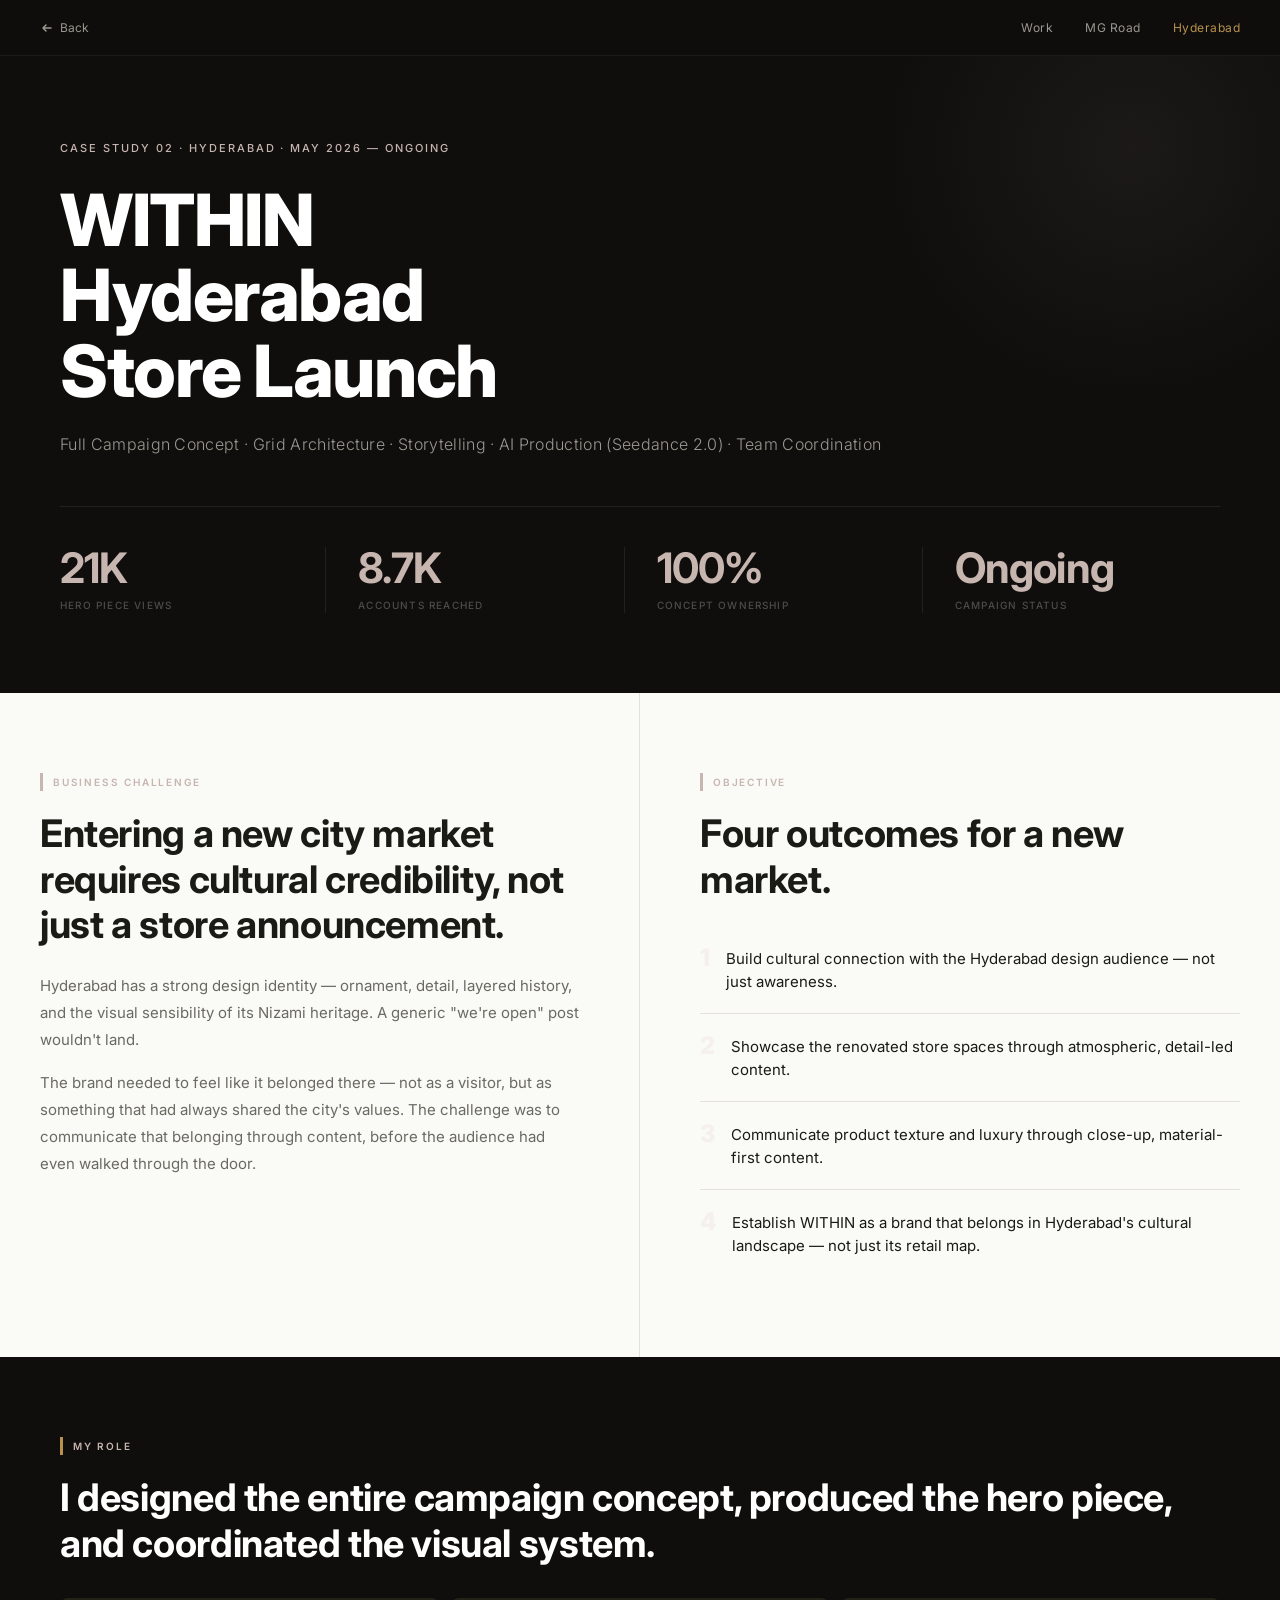
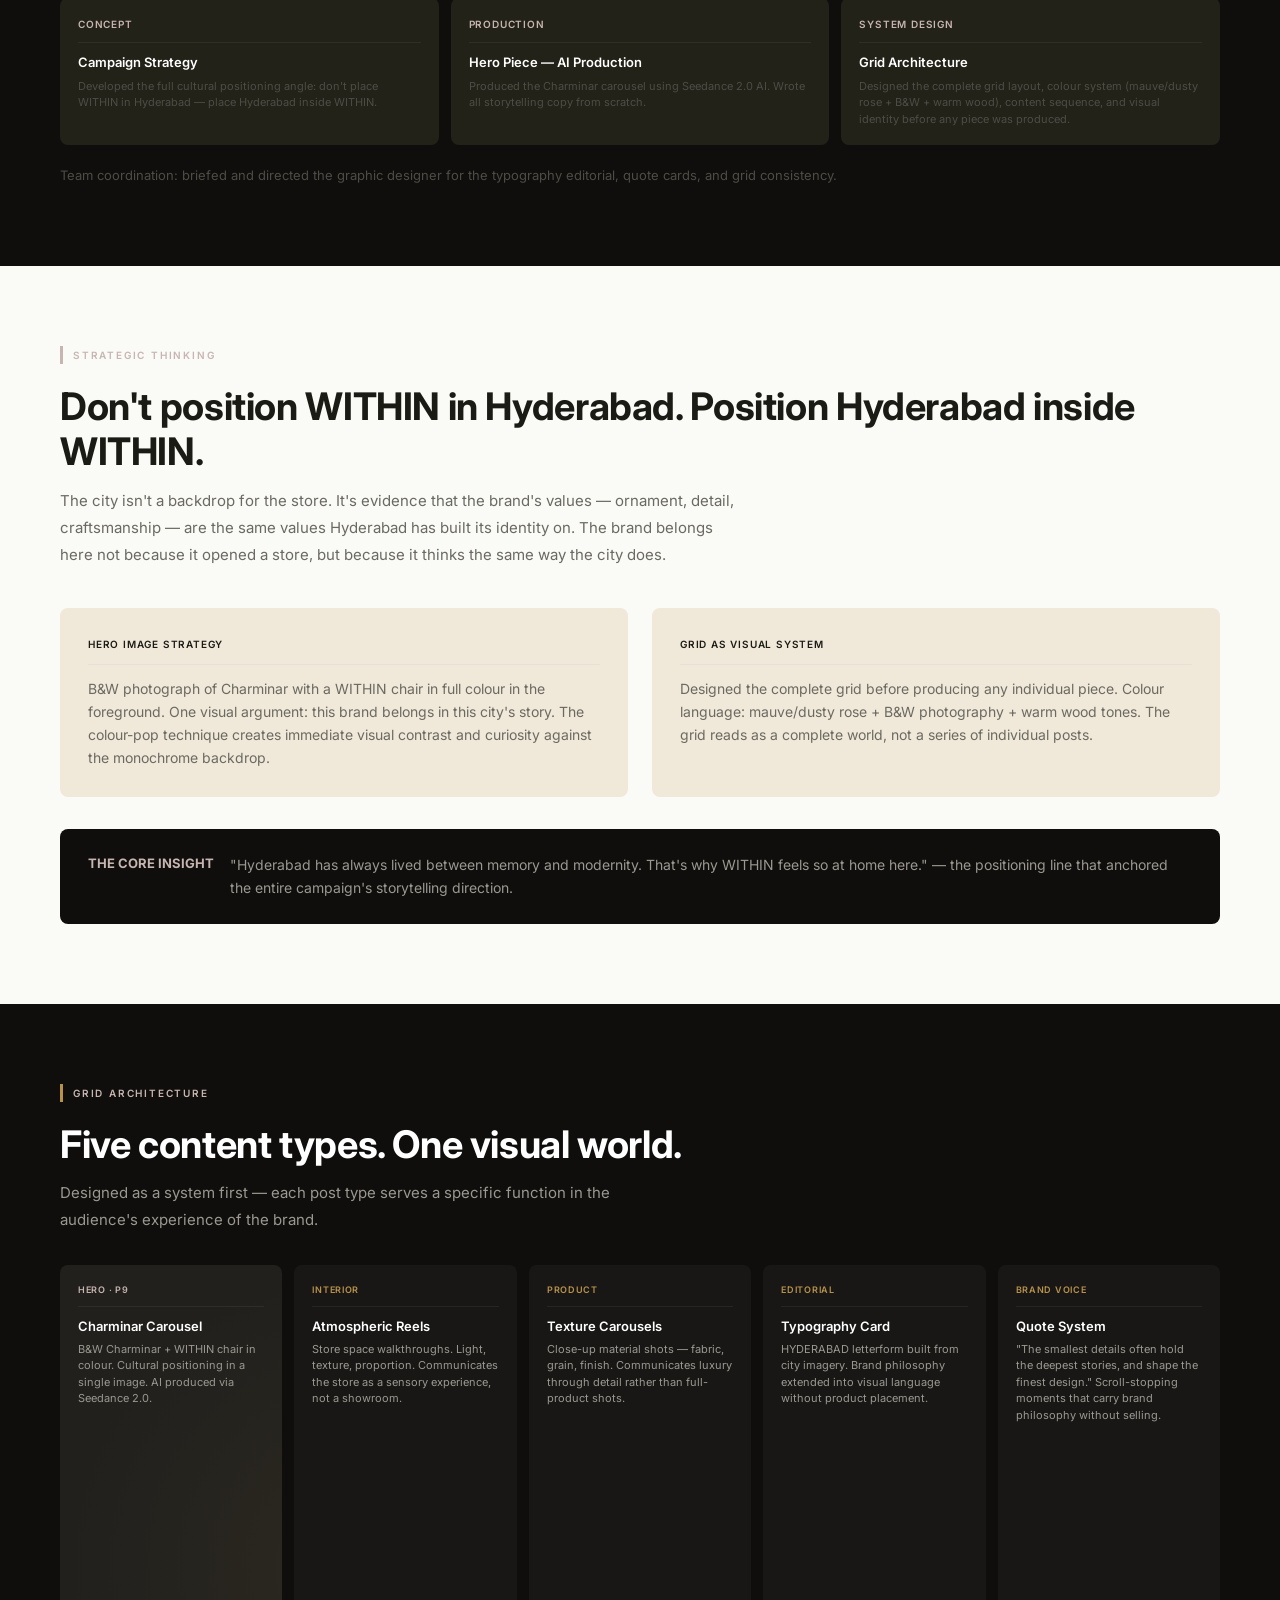
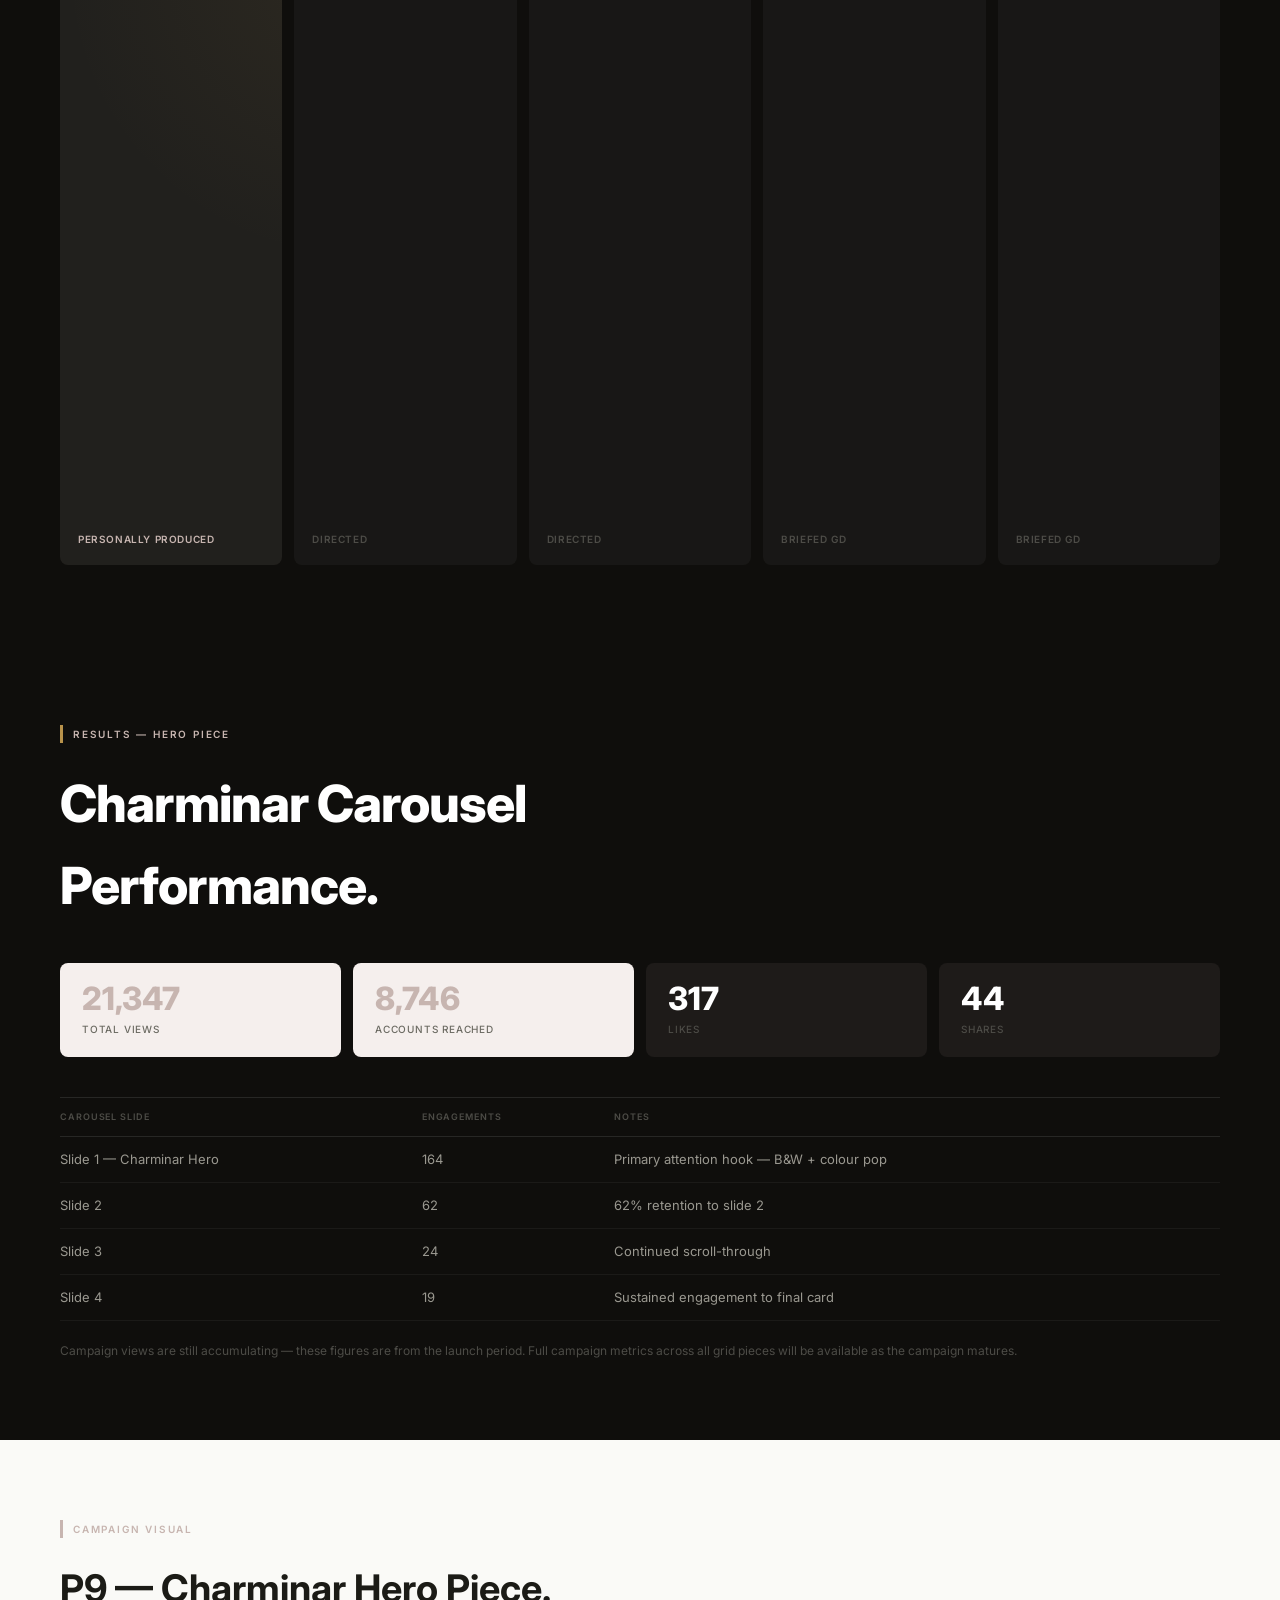
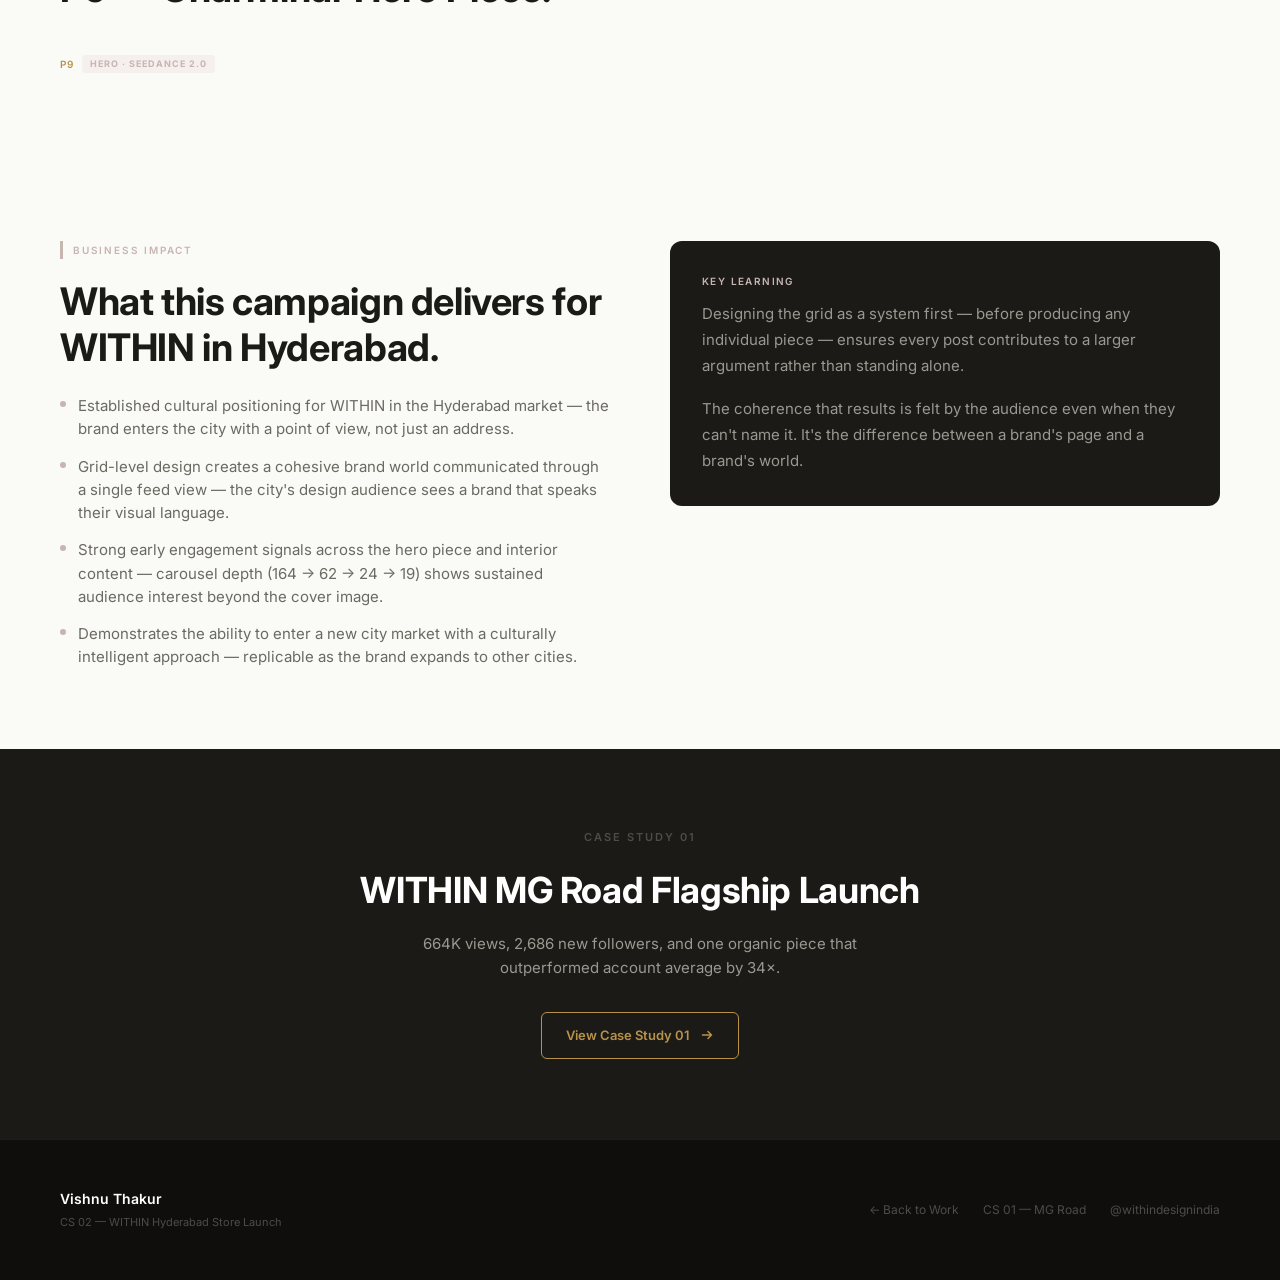
==== cs2_hyderabad.html @ e26eabec "Add files via upload" ====
<!DOCTYPE html>
<html lang="en">
<head>
  <meta charset="UTF-8">
  <meta name="viewport" content="width=device-width, initial-scale=1.0">
  <title>CS 02 — Hyderabad Store Launch · Vishnu Thakur</title>
  <link rel="stylesheet" href="style.css">
</head>
<body>

<!-- NAV -->
<nav>
  <a href="index.html" class="nav-back">
    <svg width="14" height="14" viewBox="0 0 14 14" fill="none"><path d="M11 7H3M3 7L6 4M3 7L6 10" stroke="#9A9890" stroke-width="1.5" stroke-linecap="round" stroke-linejoin="round"/></svg>
    Back
  </a>
  <div class="nav-links">
    <a href="index.html">Work</a>
    <a href="cs1_mgroad.html">MG Road</a>
    <a href="cs2_hyderabad.html" class="active">Hyderabad</a>
  </div>
</nav>

<!-- HERO -->
<section class="cs-hero rose-hero">
  <div class="cs-hero-inner">
    <p class="cs-hero-eyebrow rose">CASE STUDY 02 · HYDERABAD · MAY 2026 — ONGOING</p>
    <h1 class="cs-hero-title">WITHIN<br>Hyderabad<br>Store Launch</h1>
    <p class="cs-hero-roles">Full Campaign Concept · Grid Architecture · Storytelling · AI Production (Seedance 2.0) · Team Coordination</p>
    <div class="cs-hero-rule"></div>
    <div class="stats-row">
      <div class="stat-item">
        <div class="stat-big rose">21K</div>
        <div class="stat-small">HERO PIECE VIEWS</div>
      </div>
      <div class="stat-item">
        <div class="stat-big rose">8.7K</div>
        <div class="stat-small">ACCOUNTS REACHED</div>
      </div>
      <div class="stat-item">
        <div class="stat-big rose">100%</div>
        <div class="stat-small">CONCEPT OWNERSHIP</div>
      </div>
      <div class="stat-item">
        <div class="stat-big rose">Ongoing</div>
        <div class="stat-small">CAMPAIGN STATUS</div>
      </div>
    </div>
  </div>
</section>

<!-- CHALLENGE + OBJECTIVE -->
<div class="two-col" style="background:#FAFAF7; max-width:100%;">
  <div class="col-left">
    <div class="label rose-label">BUSINESS CHALLENGE</div>
    <h2 class="section-title">Entering a new city market requires cultural credibility, not just a store announcement.</h2>
    <p class="section-body">Hyderabad has a strong design identity — ornament, detail, layered history, and the visual sensibility of its Nizami heritage. A generic "we're open" post wouldn't land.</p>
    <p class="section-body" style="margin-top:16px;">The brand needed to feel like it belonged there — not as a visitor, but as something that had always shared the city's values. The challenge was to communicate that belonging through content, before the audience had even walked through the door.</p>
  </div>
  <div class="col-right">
    <div class="label rose-label">OBJECTIVE</div>
    <h2 class="section-title">Four outcomes for a new market.</h2>
    <div class="obj-list">
      <div class="obj-item">
        <div class="obj-num" style="color:#F5EFED;">1</div>
        <div class="obj-text">Build cultural connection with the Hyderabad design audience — not just awareness.</div>
      </div>
      <div class="obj-item">
        <div class="obj-num" style="color:#F5EFED;">2</div>
        <div class="obj-text">Showcase the renovated store spaces through atmospheric, detail-led content.</div>
      </div>
      <div class="obj-item">
        <div class="obj-num" style="color:#F5EFED;">3</div>
        <div class="obj-text">Communicate product texture and luxury through close-up, material-first content.</div>
      </div>
      <div class="obj-item">
        <div class="obj-num" style="color:#F5EFED;">4</div>
        <div class="obj-text">Establish WITHIN as a brand that belongs in Hyderabad's cultural landscape — not just its retail map.</div>
      </div>
    </div>
  </div>
</div>

<!-- MY ROLE -->
<section class="dark" style="padding: 80px 40px;">
  <div style="max-width:1160px; margin:0 auto;">
    <div class="label" style="color:var(--rose);">MY ROLE</div>
    <h2 class="section-title wh" style="margin-top:20px; margin-bottom:32px;">I designed the entire campaign concept, produced the hero piece, and coordinated the visual system.</h2>
    <div class="role-grid three-col">
      <div class="role-card">
        <div class="role-tag" style="color:var(--rose);">CONCEPT</div>
        <div class="role-sep"></div>
        <div class="role-name">Campaign Strategy</div>
        <div class="role-sub">Developed the full cultural positioning angle: don't place WITHIN in Hyderabad — place Hyderabad inside WITHIN.</div>
      </div>
      <div class="role-card">
        <div class="role-tag" style="color:var(--rose);">PRODUCTION</div>
        <div class="role-sep"></div>
        <div class="role-name">Hero Piece — AI Production</div>
        <div class="role-sub">Produced the Charminar carousel using Seedance 2.0 AI. Wrote all storytelling copy from scratch.</div>
      </div>
      <div class="role-card">
        <div class="role-tag" style="color:var(--rose);">SYSTEM DESIGN</div>
        <div class="role-sep"></div>
        <div class="role-name">Grid Architecture</div>
        <div class="role-sub">Designed the complete grid layout, colour system (mauve/dusty rose + B&W + warm wood), content sequence, and visual identity before any piece was produced.</div>
      </div>
    </div>
    <p style="font-size:13px; color:var(--wh30); margin-top:20px;">Team coordination: briefed and directed the graphic designer for the typography editorial, quote cards, and grid consistency.</p>
  </div>
</section>

<!-- STRATEGIC THINKING -->
<section class="light" style="padding: 80px 40px;">
  <div style="max-width:1160px; margin:0 auto;">
    <div class="label rose-label">STRATEGIC THINKING</div>
    <h2 class="section-title" style="margin-top:20px; margin-bottom:12px;">Don't position WITHIN in Hyderabad. Position Hyderabad inside WITHIN.</h2>
    <p class="section-body" style="max-width:680px; margin-bottom:40px;">The city isn't a backdrop for the store. It's evidence that the brand's values — ornament, detail, craftsmanship — are the same values Hyderabad has built its identity on. The brand belongs here not because it opened a store, but because it thinks the same way the city does.</p>

    <div style="display:grid; grid-template-columns:1fr 1fr; gap:24px; margin-bottom:32px;">
      <div style="background:var(--goldl); border-radius:8px; padding:28px;">
        <div class="phase-name" style="color:var(--txt);">HERO IMAGE STRATEGY</div>
        <div class="phase-rule" style="margin:12px 0;"></div>
        <p class="phase-body">B&W photograph of Charminar with a WITHIN chair in full colour in the foreground. One visual argument: this brand belongs in this city's story. The colour-pop technique creates immediate visual contrast and curiosity against the monochrome backdrop.</p>
      </div>
      <div style="background:var(--goldl); border-radius:8px; padding:28px;">
        <div class="phase-name" style="color:var(--txt);">GRID AS VISUAL SYSTEM</div>
        <div class="phase-rule" style="margin:12px 0;"></div>
        <p class="phase-body">Designed the complete grid before producing any individual piece. Colour language: mauve/dusty rose + B&W photography + warm wood tones. The grid reads as a complete world, not a series of individual posts.</p>
      </div>
    </div>

    <div class="sangam-callout" style="background:var(--dark);">
      <div class="callout-label" style="color:var(--rose);">THE CORE INSIGHT</div>
      <div class="callout-text">"Hyderabad has always lived between memory and modernity. That's why WITHIN feels so at home here." — the positioning line that anchored the entire campaign's storytelling direction.</div>
    </div>
  </div>
</section>

<!-- GRID ARCHITECTURE -->
<section class="dark" style="padding: 80px 40px;">
  <div style="max-width:1160px; margin:0 auto;">
    <div class="label" style="color:var(--rose);">GRID ARCHITECTURE</div>
    <h2 class="section-title wh" style="margin-top:20px; margin-bottom:12px;">Five content types. One visual world.</h2>
    <p class="section-body wh" style="max-width:600px; margin-bottom:32px;">Designed as a system first — each post type serves a specific function in the audience's experience of the brand.</p>
    <div class="grid-cards">
      <div class="grid-card hero">
        <div class="grid-type">HERO · P9</div>
        <div class="grid-sep"></div>
        <div class="grid-name">Charminar Carousel</div>
        <div class="grid-desc">B&W Charminar + WITHIN chair in colour. Cultural positioning in a single image. AI produced via Seedance 2.0.</div>
        <div class="grid-own">PERSONALLY PRODUCED</div>
      </div>
      <div class="grid-card">
        <div class="grid-type">INTERIOR</div>
        <div class="grid-sep"></div>
        <div class="grid-name">Atmospheric Reels</div>
        <div class="grid-desc">Store space walkthroughs. Light, texture, proportion. Communicates the store as a sensory experience, not a showroom.</div>
        <div class="grid-own">DIRECTED</div>
      </div>
      <div class="grid-card">
        <div class="grid-type">PRODUCT</div>
        <div class="grid-sep"></div>
        <div class="grid-name">Texture Carousels</div>
        <div class="grid-desc">Close-up material shots — fabric, grain, finish. Communicates luxury through detail rather than full-product shots.</div>
        <div class="grid-own">DIRECTED</div>
      </div>
      <div class="grid-card">
        <div class="grid-type">EDITORIAL</div>
        <div class="grid-sep"></div>
        <div class="grid-name">Typography Card</div>
        <div class="grid-desc">HYDERABAD letterform built from city imagery. Brand philosophy extended into visual language without product placement.</div>
        <div class="grid-own">BRIEFED GD</div>
      </div>
      <div class="grid-card">
        <div class="grid-type">BRAND VOICE</div>
        <div class="grid-sep"></div>
        <div class="grid-name">Quote System</div>
        <div class="grid-desc">"The smallest details often hold the deepest stories, and shape the finest design." Scroll-stopping moments that carry brand philosophy without selling.</div>
        <div class="grid-own">BRIEFED GD</div>
      </div>
    </div>
  </div>
</section>

<!-- RESULTS -->
<section class="results-section">
  <div class="results-inner">
    <div class="label" style="color:var(--rose);">RESULTS — HERO PIECE</div>
    <h2 class="results-title" style="color:var(--wh);">Charminar Carousel<br>Performance.</h2>
    <div style="display:grid; grid-template-columns:repeat(4,1fr); gap:12px; margin-bottom:40px;">
      <div class="sangam-stat rose">
        <div class="sangam-val rose">21,347</div>
        <div class="sangam-lbl">TOTAL VIEWS</div>
      </div>
      <div class="sangam-stat rose">
        <div class="sangam-val rose">8,746</div>
        <div class="sangam-lbl">ACCOUNTS REACHED</div>
      </div>
      <div class="sangam-stat" style="background:rgba(199,181,176,0.08);">
        <div class="sangam-val" style="color:var(--wh);">317</div>
        <div class="sangam-lbl" style="color:var(--wh30);">LIKES</div>
      </div>
      <div class="sangam-stat" style="background:rgba(199,181,176,0.08);">
        <div class="sangam-val" style="color:var(--wh);">44</div>
        <div class="sangam-lbl" style="color:var(--wh30);">SHARES</div>
      </div>
    </div>

    <table class="results-table">
      <thead>
        <tr>
          <th>CAROUSEL SLIDE</th>
          <th>ENGAGEMENTS</th>
          <th>NOTES</th>
        </tr>
      </thead>
      <tbody>
        <tr>
          <td>Slide 1 — Charminar Hero</td>
          <td>164</td>
          <td>Primary attention hook — B&W + colour pop</td>
        </tr>
        <tr>
          <td>Slide 2</td>
          <td>62</td>
          <td>62% retention to slide 2</td>
        </tr>
        <tr>
          <td>Slide 3</td>
          <td>24</td>
          <td>Continued scroll-through</td>
        </tr>
        <tr>
          <td>Slide 4</td>
          <td>19</td>
          <td>Sustained engagement to final card</td>
        </tr>
      </tbody>
    </table>
    <p style="font-size:12px; color:var(--wh30); margin-top:20px;">Campaign views are still accumulating — these figures are from the launch period. Full campaign metrics across all grid pieces will be available as the campaign matures.</p>
  </div>
</section>

<!-- CAMPAIGN VISUAL -->
<section class="embeds-section">
  <div class="embeds-inner">
    <div class="label rose-label">CAMPAIGN VISUAL</div>
    <h2 class="embeds-title">P9 — Charminar Hero Piece.</h2>
    <div style="max-width:540px;">
      <div class="embed-label">P9 <span class="badge" style="background:#F5EFED; color:var(--rose);">HERO · SEEDANCE 2.0</span></div>
      <div class="embed-wrap">
        <blockquote class="instagram-media" data-instgrm-captioned data-instgrm-permalink="https://www.instagram.com/p/DYZC3ramjF2/" data-instgrm-version="14" style="background:#FFF; border:0; border-radius:3px; box-shadow:0 0 1px 0 rgba(0,0,0,0.5),0 1px 10px 0 rgba(0,0,0,0.15); margin:0; padding:0; width:100%;"></blockquote>
      </div>
    </div>
  </div>
</section>

<!-- BUSINESS IMPACT + KEY LEARNING -->
<div class="impact-section">
  <div class="impact-inner">
    <div>
      <div class="label rose-label">BUSINESS IMPACT</div>
      <h2 class="section-title" style="margin-top:20px;">What this campaign delivers for WITHIN in Hyderabad.</h2>
      <div class="impact-list">
        <div class="impact-item"><div class="impact-dot rose"></div><div>Established cultural positioning for WITHIN in the Hyderabad market — the brand enters the city with a point of view, not just an address.</div></div>
        <div class="impact-item"><div class="impact-dot rose"></div><div>Grid-level design creates a cohesive brand world communicated through a single feed view — the city's design audience sees a brand that speaks their visual language.</div></div>
        <div class="impact-item"><div class="impact-dot rose"></div><div>Strong early engagement signals across the hero piece and interior content — carousel depth (164 → 62 → 24 → 19) shows sustained audience interest beyond the cover image.</div></div>
        <div class="impact-item"><div class="impact-dot rose"></div><div>Demonstrates the ability to enter a new city market with a culturally intelligent approach — replicable as the brand expands to other cities.</div></div>
      </div>
    </div>
    <div>
      <div class="learning-card">
        <div class="learning-label" style="color:var(--rose);">KEY LEARNING</div>
        <p class="learning-text">Designing the grid as a system first — before producing any individual piece — ensures every post contributes to a larger argument rather than standing alone.</p>
        <p class="learning-text" style="margin-top:16px;">The coherence that results is felt by the audience even when they can't name it. It's the difference between a brand's page and a brand's world.</p>
      </div>
    </div>
  </div>
</div>

<!-- BACK TO CS1 CTA -->
<div style="background:var(--dp); padding:80px 40px; text-align:center;">
  <p style="font-size:11px; font-weight:600; color:var(--wh30); letter-spacing:0.18em; margin-bottom:16px;">CASE STUDY 01</p>
  <h3 style="font-size:36px; font-weight:700; color:var(--wh); margin-bottom:12px; letter-spacing:-0.01em;">WITHIN MG Road Flagship Launch</h3>
  <p style="font-size:15px; color:var(--wh60); max-width:480px; margin:0 auto 32px; line-height:1.6;">664K views, 2,686 new followers, and one organic piece that outperformed account average by 34×.</p>
  <a href="cs1_mgroad.html" style="display:inline-flex; align-items:center; gap:10px; font-size:13px; font-weight:600; color:var(--gold); border:1px solid var(--gold); padding:12px 24px; border-radius:6px; transition: background 0.2s;" onmouseover="this.style.background='rgba(184,146,75,0.08)'" onmouseout="this.style.background='transparent'">
    View Case Study 01
    <svg width="14" height="14" viewBox="0 0 14 14" fill="none"><path d="M2.5 7H11.5M11.5 7L8 3.5M11.5 7L8 10.5" stroke="#B8924B" stroke-width="1.5" stroke-linecap="round" stroke-linejoin="round"/></svg>
  </a>
</div>

<!-- FOOTER -->
<footer>
  <div class="footer-inner">
    <div>
      <div class="footer-name">Vishnu Thakur</div>
      <div class="footer-note">CS 02 — WITHIN Hyderabad Store Launch</div>
    </div>
    <div class="footer-links">
      <a href="index.html">← Back to Work</a>
      <a href="cs1_mgroad.html">CS 01 — MG Road</a>
      <a href="https://www.instagram.com/withindesignindia/" target="_blank">@withindesignindia</a>
    </div>
  </div>
</footer>

<!-- Instagram embed script -->
<script async src="//www.instagram.com/embed.js"></script>

</body>
</html>
---- style.css ----
@import url('https://fonts.googleapis.com/css2?family=Inter:ital,wght@0,300;0,400;0,500;0,600;0,700;0,800;0,900;1,300;1,400&display=swap');

:root {
  --dark: #0F0E0C;
  --dp: #1B1A16;
  --card: #232218;
  --bg: #FAFAF7;
  --txt: #1B1B16;
  --sub: #6B6A62;
  --gold: #B8924B;
  --goldl: #F0E8D8;
  --bdr: #E5E0D8;
  --wh: #FFFFFF;
  --wh60: #9A9890;
  --wh30: #4D4C47;
  --rose: #C7B5B0;
}

*, *::before, *::after { margin: 0; padding: 0; box-sizing: border-box; }

html { scroll-behavior: smooth; }

body {
  font-family: 'Inter', 'Helvetica Neue', Helvetica, Arial, sans-serif;
  background: var(--bg);
  color: var(--txt);
  line-height: 1.6;
  -webkit-font-smoothing: antialiased;
}

a { color: inherit; text-decoration: none; }

/* ── GLOBAL UTILITIES ──────────────────────────────── */
.container { max-width: 1160px; margin: 0 auto; padding: 0 40px; }
.label {
  font-size: 10px;
  font-weight: 600;
  letter-spacing: 0.18em;
  color: var(--gold);
  display: flex;
  align-items: center;
  gap: 10px;
}
.label::before {
  content: '';
  display: inline-block;
  width: 3px;
  height: 18px;
  background: var(--gold);
  flex-shrink: 0;
}
.label.rose-label { color: var(--rose); }
.label.rose-label::before { background: var(--rose); }

section { padding: 80px 0; }
section.dark { background: var(--dark); }
section.dp { background: var(--dp); }
section.light { background: var(--bg); }

/* ── NAV ───────────────────────────────────────────── */
nav {
  position: fixed;
  top: 0; left: 0; right: 0;
  z-index: 100;
  background: rgba(15,14,12,0.92);
  backdrop-filter: blur(12px);
  border-bottom: 1px solid rgba(255,255,255,0.06);
  padding: 18px 40px;
  display: flex;
  align-items: center;
  justify-content: space-between;
}
.nav-brand {
  font-size: 13px;
  font-weight: 600;
  color: var(--wh);
  letter-spacing: 0.04em;
}
.nav-brand span { color: var(--gold); }
.nav-links { display: flex; gap: 32px; }
.nav-links a {
  font-size: 12px;
  color: var(--wh60);
  letter-spacing: 0.04em;
  transition: color 0.2s;
}
.nav-links a:hover, .nav-links a.active { color: var(--gold); }
.nav-back {
  font-size: 12px;
  color: var(--wh60);
  display: flex;
  align-items: center;
  gap: 6px;
  transition: color 0.2s;
}
.nav-back:hover { color: var(--wh); }

/* ── HERO (INDEX) ──────────────────────────────────── */
.hero {
  background: var(--dark);
  min-height: 100vh;
  display: flex;
  flex-direction: column;
  justify-content: center;
  padding: 120px 40px 80px;
  position: relative;
  overflow: hidden;
}
.hero::before {
  content: '';
  position: absolute;
  top: 0; left: 0;
  width: 600px; height: 600px;
  background: radial-gradient(circle, rgba(184,146,75,0.08) 0%, transparent 70%);
  pointer-events: none;
}
.hero-eyebrow {
  font-size: 11px;
  font-weight: 500;
  color: var(--gold);
  letter-spacing: 0.18em;
  margin-bottom: 28px;
}
.hero-name {
  font-size: clamp(56px, 8vw, 96px);
  font-weight: 800;
  color: var(--wh);
  line-height: 1.0;
  letter-spacing: -0.02em;
  margin-bottom: 24px;
}
.hero-name em {
  font-style: normal;
  color: var(--gold);
}
.hero-desc {
  font-size: 18px;
  font-weight: 300;
  color: var(--wh60);
  max-width: 600px;
  line-height: 1.7;
  margin-bottom: 48px;
}
.hero-rule {
  width: 100%;
  height: 1px;
  background: rgba(255,255,255,0.08);
  margin-bottom: 40px;
}
.hero-meta {
  display: flex;
  gap: 60px;
  flex-wrap: wrap;
}
.hero-meta-item {}
.hero-meta-label {
  font-size: 10px;
  font-weight: 500;
  color: var(--wh30);
  letter-spacing: 0.14em;
  margin-bottom: 4px;
}
.hero-meta-value {
  font-size: 14px;
  color: var(--wh60);
}

/* ── CASE STUDY CARDS ──────────────────────────────── */
.cs-grid {
  display: grid;
  grid-template-columns: 1fr 1fr;
  gap: 24px;
  padding: 80px 40px;
  max-width: 1160px;
  margin: 0 auto;
}
.cs-card {
  border-radius: 12px;
  overflow: hidden;
  text-decoration: none;
  display: block;
  transition: transform 0.25s ease, box-shadow 0.25s ease;
}
.cs-card:hover { transform: translateY(-4px); box-shadow: 0 24px 60px rgba(0,0,0,0.15); }
.cs-card-inner {
  background: var(--dp);
  padding: 48px 40px;
  height: 100%;
  display: flex;
  flex-direction: column;
  gap: 20px;
  border: 1px solid rgba(255,255,255,0.06);
}
.cs-card-inner.rose-card { border-color: rgba(199,181,176,0.10); }
.cs-number {
  font-size: 72px;
  font-weight: 800;
  color: rgba(255,255,255,0.06);
  line-height: 1;
  letter-spacing: -0.02em;
}
.cs-title {
  font-size: 32px;
  font-weight: 700;
  color: var(--wh);
  line-height: 1.2;
  letter-spacing: -0.01em;
}
.cs-sub {
  font-size: 14px;
  color: var(--wh60);
  line-height: 1.6;
}
.cs-stats {
  display: flex;
  gap: 32px;
  margin-top: 8px;
  flex-wrap: wrap;
}
.cs-stat-val { font-size: 28px; font-weight: 700; color: var(--gold); }
.cs-stat-val.rose { color: var(--rose); }
.cs-stat-lbl { font-size: 10px; color: var(--wh30); letter-spacing: 0.10em; margin-top: 2px; }
.cs-cta {
  margin-top: auto;
  font-size: 13px;
  font-weight: 600;
  color: var(--gold);
  letter-spacing: 0.06em;
  display: flex;
  align-items: center;
  gap: 8px;
}
.cs-cta.rose-cta { color: var(--rose); }
.cs-cta svg { transition: transform 0.2s; }
.cs-card:hover .cs-cta svg { transform: translateX(4px); }

/* ── ABOUT STRIP ───────────────────────────────────── */
.about-strip {
  background: var(--goldl);
  padding: 64px 40px;
}
.about-inner {
  max-width: 1160px;
  margin: 0 auto;
  display: grid;
  grid-template-columns: 1fr 1fr;
  gap: 60px;
  align-items: center;
}
.about-title { font-size: 36px; font-weight: 700; color: var(--txt); line-height: 1.2; }
.about-body { font-size: 15px; color: var(--sub); line-height: 1.75; }
.discipline-list { display: flex; flex-wrap: wrap; gap: 10px; margin-top: 20px; }
.discipline-tag {
  font-size: 12px;
  font-weight: 500;
  color: var(--sub);
  background: rgba(0,0,0,0.06);
  padding: 6px 14px;
  border-radius: 20px;
}

/* ── CASE STUDY PAGES ──────────────────────────────── */
.cs-hero {
  background: var(--dark);
  padding: 140px 40px 80px;
  position: relative;
  overflow: hidden;
}
.cs-hero::before {
  content: '';
  position: absolute;
  top: -100px; right: -100px;
  width: 500px; height: 500px;
  background: radial-gradient(circle, rgba(184,146,75,0.07) 0%, transparent 70%);
  pointer-events: none;
}
.cs-hero.rose-hero::before { background: radial-gradient(circle, rgba(199,181,176,0.07) 0%, transparent 70%); }
.cs-hero-inner { max-width: 1160px; margin: 0 auto; }
.cs-hero-eyebrow { font-size: 11px; font-weight: 500; color: var(--gold); letter-spacing: 0.18em; margin-bottom: 24px; }
.cs-hero-eyebrow.rose { color: var(--rose); }
.cs-hero-title {
  font-size: clamp(40px, 6vw, 72px);
  font-weight: 800;
  color: var(--wh);
  line-height: 1.05;
  letter-spacing: -0.02em;
  margin-bottom: 24px;
  max-width: 800px;
}
.cs-hero-roles {
  font-size: 16px;
  font-weight: 300;
  color: var(--wh60);
  margin-bottom: 48px;
  letter-spacing: 0.02em;
}
.cs-hero-rule { height: 1px; background: rgba(255,255,255,0.08); margin-bottom: 40px; }
.stats-row { display: flex; gap: 0; }
.stat-item {
  flex: 1;
  padding-right: 32px;
  border-right: 1px solid rgba(255,255,255,0.08);
  margin-right: 32px;
}
.stat-item:last-child { border-right: none; margin-right: 0; }
.stat-big { font-size: 42px; font-weight: 700; color: var(--gold); letter-spacing: -0.02em; line-height: 1; }
.stat-big.rose { color: var(--rose); }
.stat-small { font-size: 10px; font-weight: 500; color: var(--wh30); letter-spacing: 0.12em; margin-top: 8px; }

/* ── TWO-COL LAYOUT ────────────────────────────────── */
.two-col {
  display: grid;
  grid-template-columns: 1fr 1fr;
  gap: 0;
}
.col-left { padding: 80px 60px 80px 40px; border-right: 1px solid var(--bdr); }
.col-right { padding: 80px 40px 80px 60px; }
.col-left.dark-col { background: var(--dp); border-right-color: rgba(255,255,255,0.06); }
.col-right.dark-col { background: var(--dp); }

.section-title {
  font-size: clamp(28px, 3vw, 38px);
  font-weight: 700;
  color: var(--txt);
  line-height: 1.2;
  letter-spacing: -0.01em;
  margin-top: 20px;
  margin-bottom: 24px;
}
.section-title.wh { color: var(--wh); }
.section-body {
  font-size: 15px;
  color: var(--sub);
  line-height: 1.8;
}
.section-body.wh { color: var(--wh60); }

/* ── OBJECTIVE LIST ────────────────────────────────── */
.obj-list { margin-top: 20px; display: flex; flex-direction: column; gap: 0; }
.obj-item { padding: 20px 0; border-bottom: 1px solid var(--bdr); display: flex; gap: 16px; align-items: flex-start; }
.obj-item:last-child { border-bottom: none; }
.obj-num { font-size: 24px; font-weight: 800; color: var(--goldl); flex-shrink: 0; line-height: 1; }
.obj-text { font-size: 15px; color: var(--txt); line-height: 1.5; padding-top: 2px; }

/* ── PHASE CARDS ───────────────────────────────────── */
.phases-grid {
  display: grid;
  grid-template-columns: repeat(3, 1fr);
  gap: 16px;
  margin-top: 32px;
}
.phase-card {
  background: var(--goldl);
  border-radius: 8px;
  padding: 28px;
}
.phase-num { font-size: 44px; font-weight: 800; color: var(--gold); line-height: 1; margin-bottom: 12px; }
.phase-name { font-size: 10px; font-weight: 600; color: var(--txt); letter-spacing: 0.08em; margin-bottom: 4px; }
.phase-date { font-size: 12px; color: var(--sub); margin-bottom: 14px; }
.phase-rule { height: 1px; background: var(--bdr); margin-bottom: 14px; }
.phase-body { font-size: 14px; color: var(--sub); line-height: 1.65; }

.sangam-callout {
  background: var(--dp);
  border-radius: 8px;
  padding: 24px 28px;
  margin-top: 24px;
  display: flex;
  gap: 16px;
  align-items: flex-start;
}
.callout-label { font-size: 13px; font-weight: 700; color: var(--gold); flex-shrink: 0; }
.callout-text { font-size: 14px; color: var(--wh60); line-height: 1.65; }

/* ── ROLE CARDS ────────────────────────────────────── */
.role-grid { display: grid; grid-template-columns: repeat(5, 1fr); gap: 12px; margin-top: 16px; }
.role-grid.three-col { grid-template-columns: repeat(3, 1fr); }
.role-card {
  background: var(--card);
  border-radius: 8px;
  padding: 18px;
}
.role-card.dim { background: rgba(255,255,255,0.04); }
.role-tag { font-size: 10px; font-weight: 600; color: var(--gold); letter-spacing: 0.08em; margin-bottom: 10px; }
.role-tag.muted { color: var(--wh30); }
.role-sep { height: 1px; background: rgba(255,255,255,0.06); margin-bottom: 10px; }
.role-name { font-size: 13px; font-weight: 600; color: var(--wh); line-height: 1.4; margin-bottom: 6px; }
.role-name.dim-text { color: var(--wh60); }
.role-sub { font-size: 11px; color: var(--wh30); line-height: 1.5; }

/* ── RESULTS TABLE ─────────────────────────────────── */
.results-section { background: var(--dark); padding: 80px 40px; }
.results-inner { max-width: 1160px; margin: 0 auto; }
.results-title { font-size: clamp(32px, 4vw, 52px); font-weight: 800; color: var(--wh); letter-spacing: -0.02em; margin: 20px 0 36px; }

table.results-table {
  width: 100%;
  border-collapse: collapse;
}
table.results-table th {
  font-size: 9px;
  font-weight: 600;
  color: var(--wh30);
  letter-spacing: 0.10em;
  text-align: left;
  padding: 12px 10px 12px 0;
  border-top: 1px solid rgba(255,255,255,0.10);
  border-bottom: 1px solid rgba(255,255,255,0.10);
}
table.results-table td {
  font-size: 13px;
  color: var(--wh60);
  padding: 12px 10px 12px 0;
  border-bottom: 1px solid rgba(255,255,255,0.05);
}
table.results-table td a {
  color: var(--wh60);
  text-decoration: none;
  border-bottom: 1px solid rgba(154,152,144,0.3);
  transition: color 0.2s;
}
table.results-table td a:hover { color: var(--gold); }
table.results-table tr.sangam td { color: var(--gold); font-weight: 600; background: rgba(184,146,75,0.08); padding-left: 8px; }
table.results-table tr.sangam td:first-child { border-radius: 4px 0 0 4px; padding-left: 8px; }
table.results-table tr.sangam td:last-child { border-radius: 0 4px 4px 0; }
table.results-table tr.totals td { border-top: 1px solid rgba(184,146,75,0.4); border-bottom: none; color: var(--gold); font-weight: 600; padding-top: 16px; }

/* ── SANGAM STATS ──────────────────────────────────── */
.sangam-stats-grid {
  display: grid;
  grid-template-columns: repeat(4, 1fr);
  gap: 12px;
  margin: 24px 0;
}
.sangam-stat {
  background: var(--goldl);
  border-radius: 8px;
  padding: 20px 22px;
}
.sangam-stat.alt { background: #EDE8E0; }
.sangam-val { font-size: 32px; font-weight: 800; color: var(--gold); line-height: 1; margin-bottom: 6px; }
.sangam-stat.alt .sangam-val { color: var(--txt); }
.sangam-lbl { font-size: 10px; font-weight: 500; color: var(--sub); letter-spacing: 0.08em; }

/* ── EMBEDS GRID ───────────────────────────────────── */
.embeds-section { background: var(--bg); padding: 80px 40px; }
.embeds-inner { max-width: 1160px; margin: 0 auto; }
.embeds-title { font-size: clamp(28px, 3vw, 38px); font-weight: 700; color: var(--txt); margin: 20px 0 36px; }
.embeds-grid {
  display: grid;
  grid-template-columns: repeat(4, 1fr);
  gap: 20px;
}
.embed-item {}
.embed-label {
  font-size: 10px;
  font-weight: 600;
  color: var(--gold);
  letter-spacing: 0.10em;
  margin-bottom: 8px;
  display: flex;
  align-items: center;
  gap: 8px;
}
.embed-label .badge {
  background: var(--goldl);
  color: var(--gold);
  padding: 2px 8px;
  border-radius: 4px;
  font-size: 9px;
  font-weight: 700;
}
.embed-label .badge.organic {
  background: rgba(184,146,75,0.25);
  color: var(--gold);
}
.embed-wrap {
  border-radius: 8px;
  overflow: hidden;
}
.embed-wrap .instagram-media {
  border-radius: 8px !important;
  min-width: auto !important;
  width: 100% !important;
}

/* Hyderabad rose variants */
.sangam-stat.rose { background: #F5EFED; }
.sangam-stat.rose .sangam-val { color: var(--rose); }
.sangam-val.rose { color: var(--rose); }

/* ── IMPACT + LEARNING ─────────────────────────────── */
.impact-section { padding: 80px 40px; }
.impact-inner { max-width: 1160px; margin: 0 auto; display: grid; grid-template-columns: 1fr 1fr; gap: 60px; align-items: start; }
.impact-list { display: flex; flex-direction: column; gap: 14px; margin-top: 16px; }
.impact-item { display: flex; gap: 12px; font-size: 15px; color: var(--sub); line-height: 1.55; align-items: flex-start; }
.impact-dot { width: 6px; height: 6px; background: var(--gold); border-radius: 50%; flex-shrink: 0; margin-top: 7px; }
.impact-dot.rose { background: var(--rose); }
.learning-card { background: var(--dp); border-radius: 12px; padding: 32px; }
.learning-label { font-size: 10px; font-weight: 600; color: var(--gold); letter-spacing: 0.14em; margin-bottom: 12px; }
.learning-text { font-size: 15px; color: var(--wh60); line-height: 1.75; }

/* ── GRID CARDS (HYDERABAD) ────────────────────────── */
.grid-cards { display: grid; grid-template-columns: repeat(5, 1fr); gap: 12px; margin-top: 24px; }
.grid-card { background: rgba(255,255,255,0.04); border-radius: 8px; padding: 18px; display: flex; flex-direction: column; }
.grid-card.hero { background: rgba(199,181,176,0.10); }
.grid-type { font-size: 9px; font-weight: 600; color: var(--gold); letter-spacing: 0.08em; margin-bottom: 8px; }
.grid-card.hero .grid-type { color: var(--rose); }
.grid-sep { height: 1px; background: rgba(255,255,255,0.06); margin-bottom: 10px; }
.grid-name { font-size: 13px; font-weight: 600; color: var(--wh); line-height: 1.4; margin-bottom: 6px; }
.grid-desc { font-size: 11px; color: var(--wh60); line-height: 1.5; flex: 1; }
.grid-own { margin-top: 10px; font-size: 10px; font-weight: 600; color: var(--wh30); letter-spacing: 0.06em; }
.grid-card.hero .grid-own { color: var(--rose); }

/* ── FOOTER ────────────────────────────────────────── */
footer {
  background: var(--dark);
  padding: 48px 40px;
  border-top: 1px solid rgba(255,255,255,0.06);
}
.footer-inner { max-width: 1160px; margin: 0 auto; display: flex; justify-content: space-between; align-items: center; }
.footer-name { font-size: 14px; font-weight: 600; color: var(--wh); }
.footer-links { display: flex; gap: 24px; }
.footer-links a { font-size: 12px; color: var(--wh30); transition: color 0.2s; }
.footer-links a:hover { color: var(--gold); }
.footer-note { font-size: 11px; color: var(--wh30); margin-top: 4px; }

/* ── RESPONSIVE ────────────────────────────────────── */
@media (max-width: 900px) {
  .cs-grid, .two-col, .about-inner, .impact-inner { grid-template-columns: 1fr; }
  .col-left { border-right: none; border-bottom: 1px solid var(--bdr); padding: 60px 24px; }
  .col-right { padding: 60px 24px; }
  .embeds-grid { grid-template-columns: repeat(2, 1fr); }
  .role-grid { grid-template-columns: repeat(2, 1fr); }
  .phases-grid { grid-template-columns: 1fr; }
  .sangam-stats-grid { grid-template-columns: repeat(2, 1fr); }
  .stats-row { flex-wrap: wrap; gap: 24px; }
  .grid-cards { grid-template-columns: repeat(2, 1fr); }
  nav { padding: 16px 24px; }
  .nav-links { display: none; }
  .hero, .cs-hero { padding-left: 24px; padding-right: 24px; }
  .container { padding: 0 24px; }
}
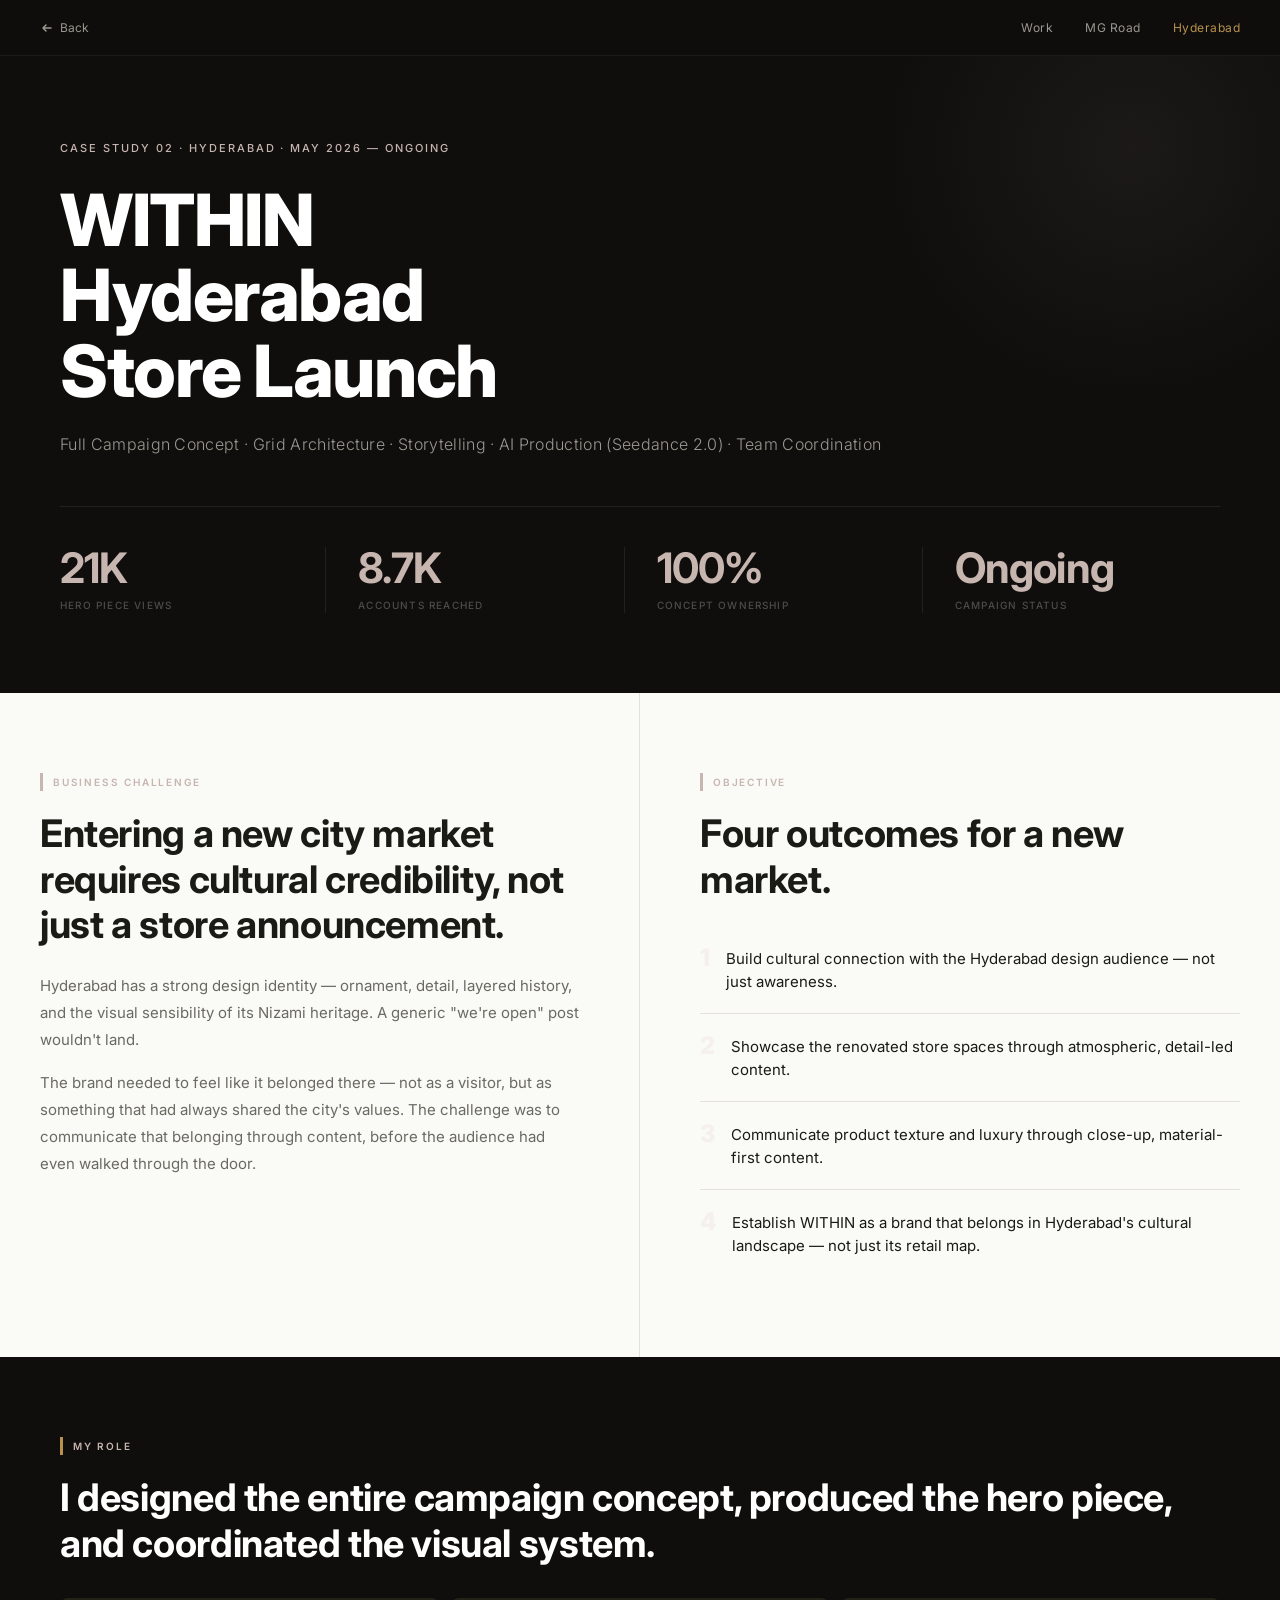
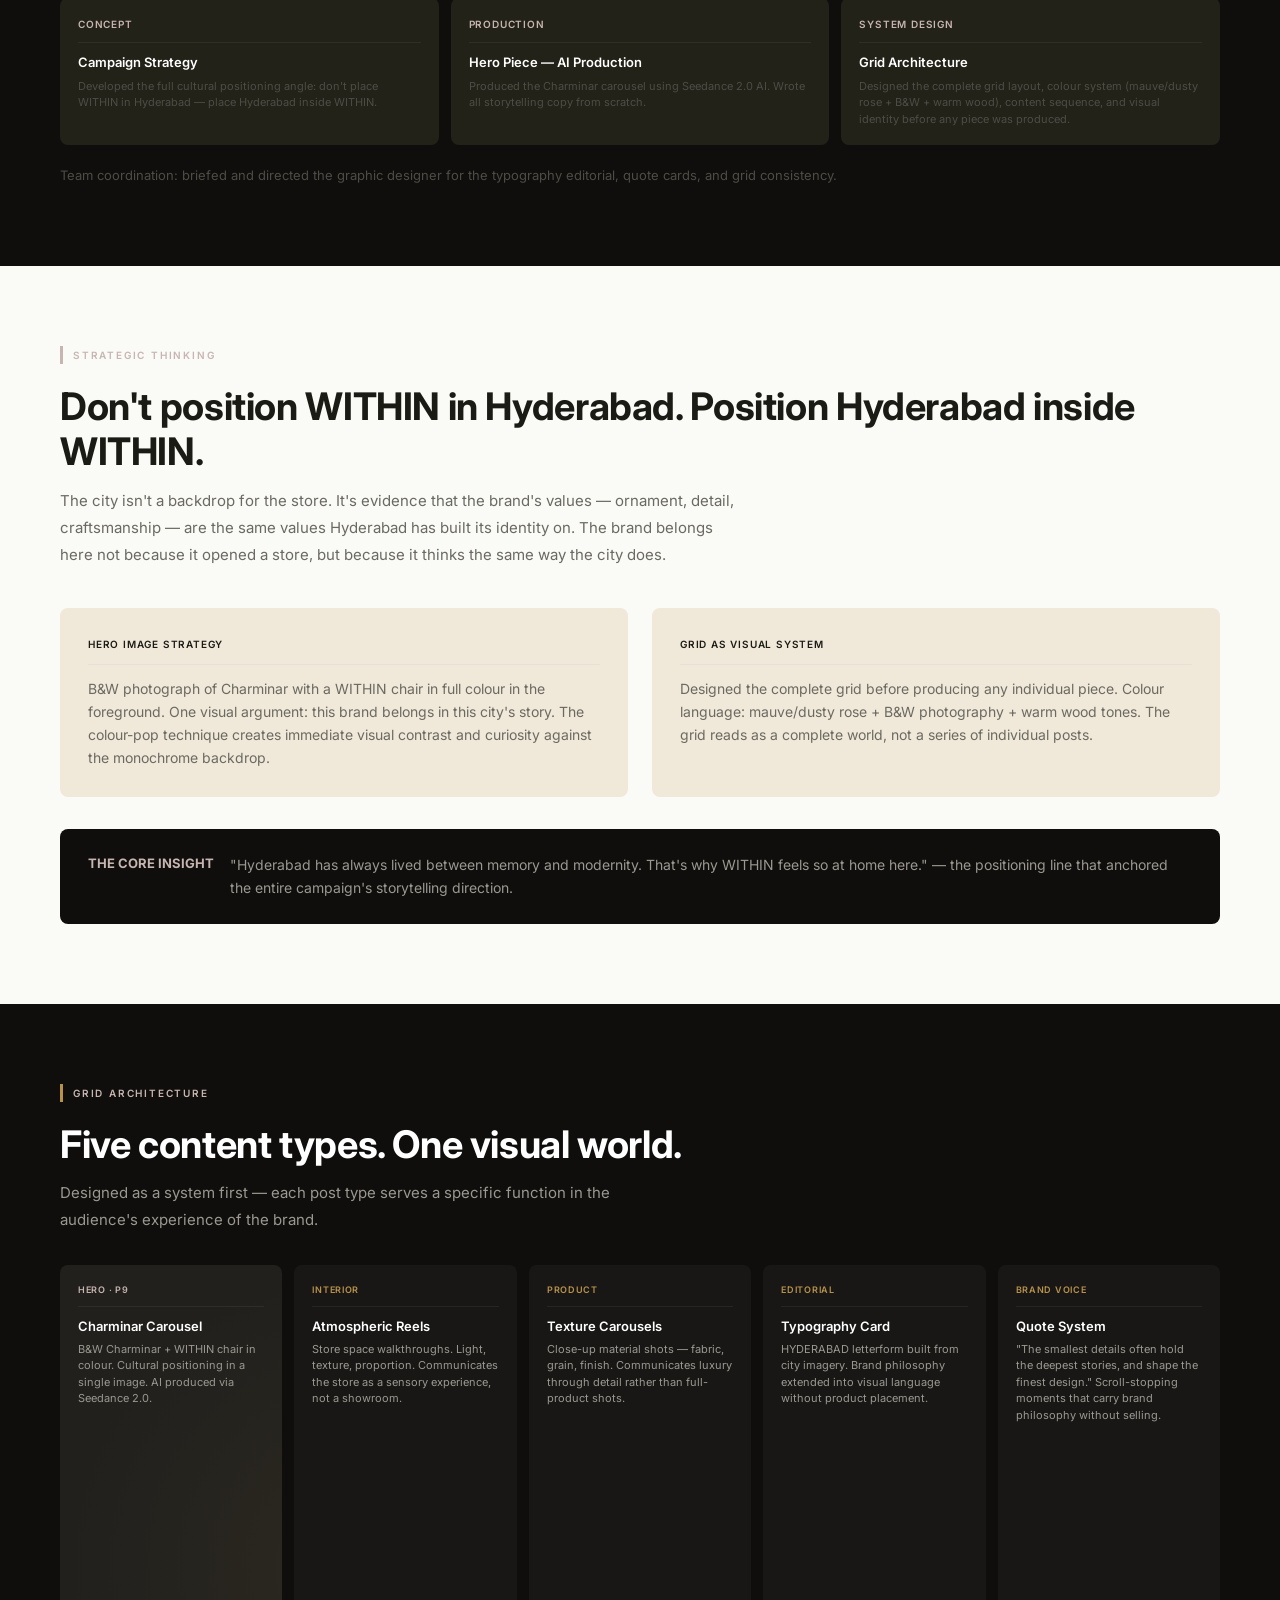
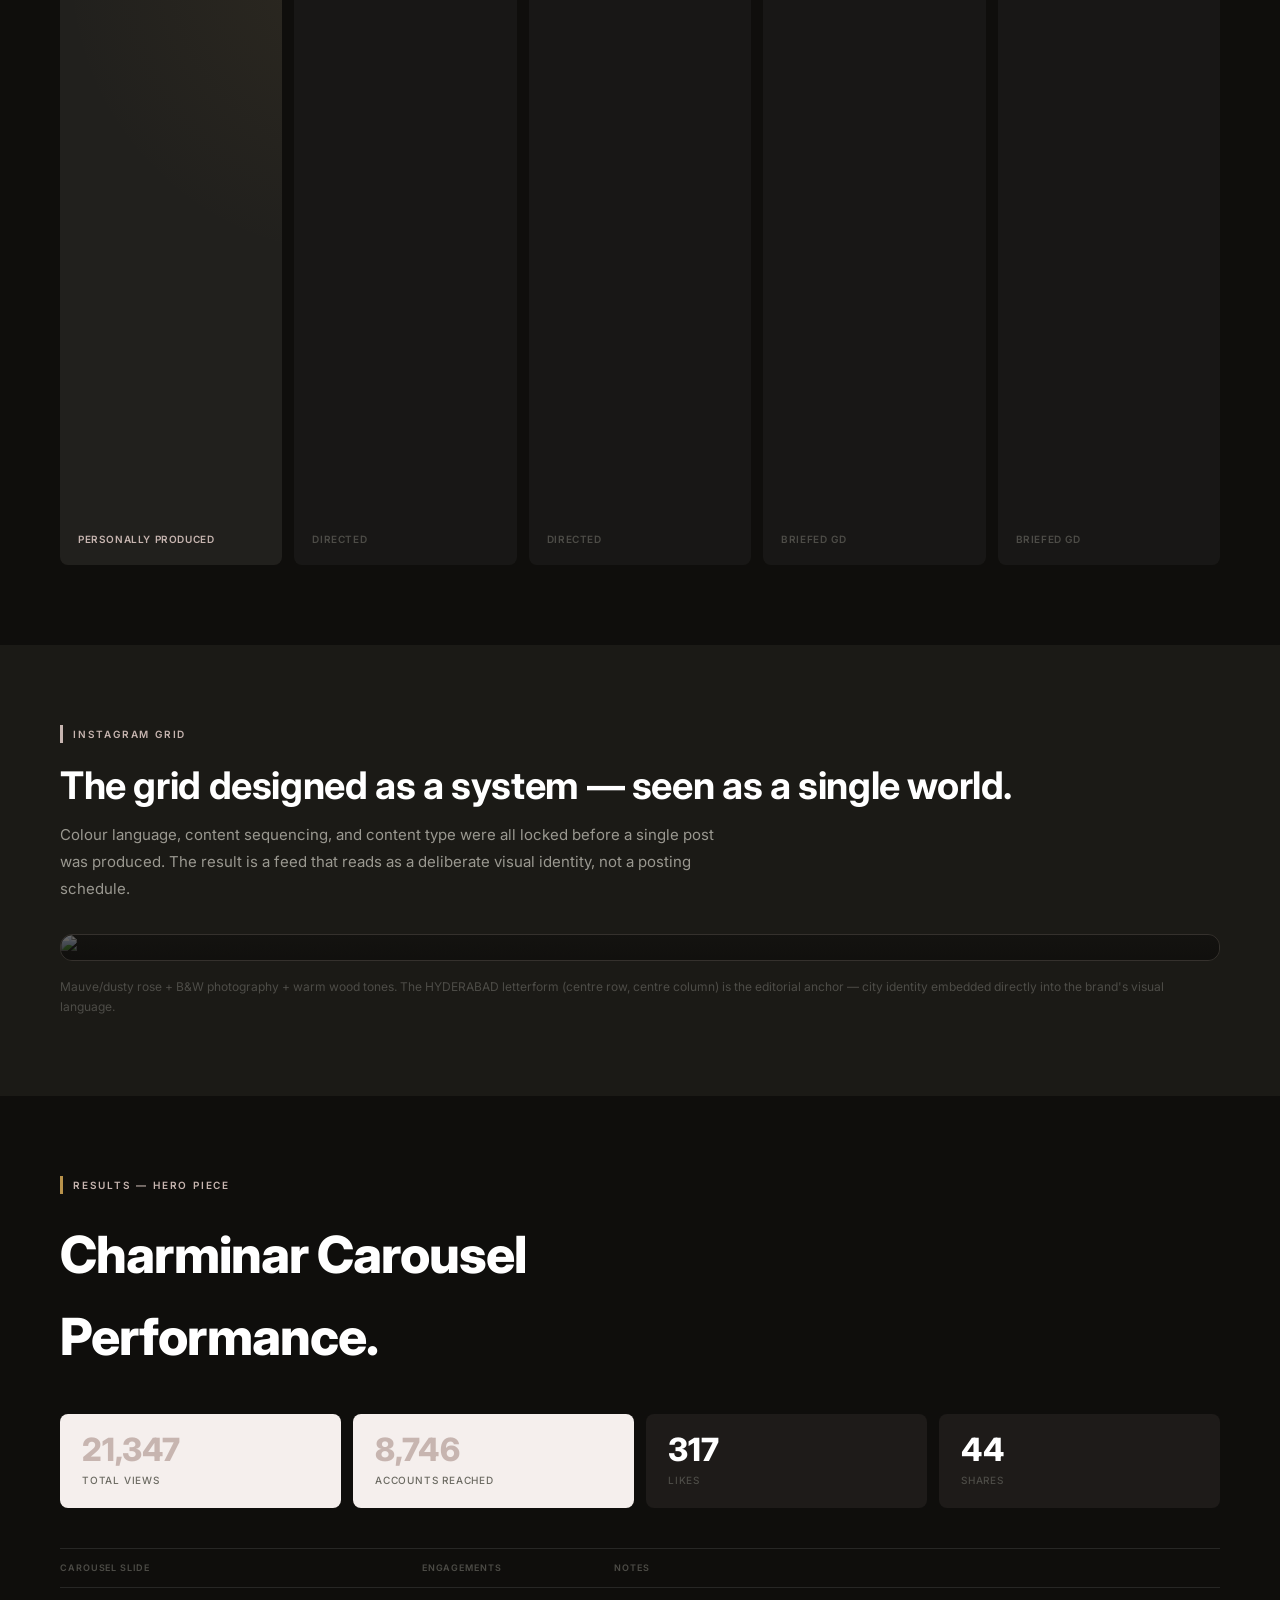
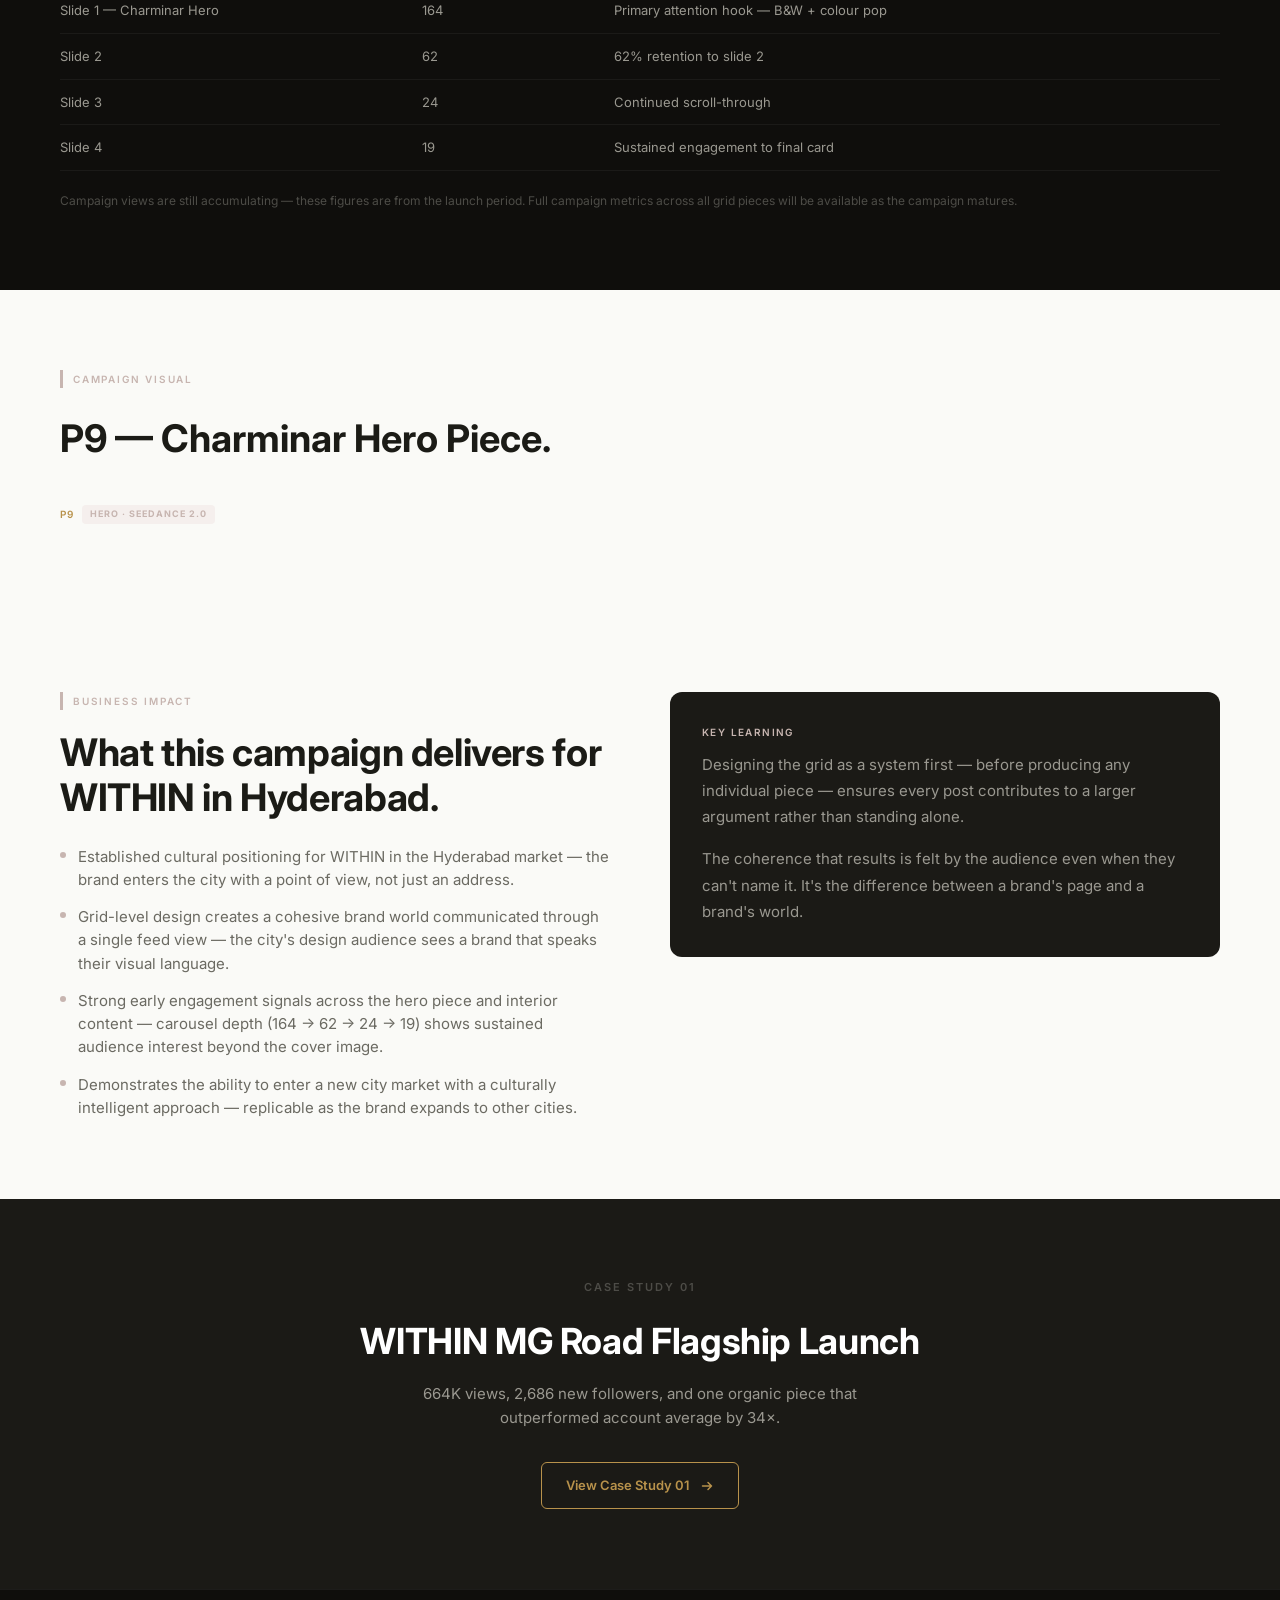
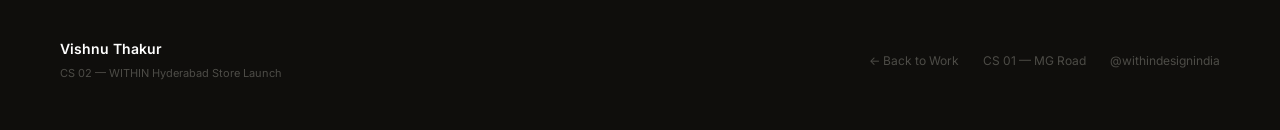
==== commit f0495b15: "Add files via upload" ====
--- a/cs2_hyderabad.html
+++ b/cs2_hyderabad.html
@@ -183,6 +183,23 @@
   </div>
 </section>
 
+<!-- INSTAGRAM GRID VIEW -->
+<section style="background:var(--dp); padding: 80px 40px;">
+  <div style="max-width:1160px; margin:0 auto;">
+    <div class="label rose-label">INSTAGRAM GRID</div>
+    <h2 class="section-title wh" style="margin-top:20px; margin-bottom:12px;">The grid designed as a system — seen as a single world.</h2>
+    <p class="section-body wh" style="max-width:680px; margin-bottom:32px;">Colour language, content sequencing, and content type were all locked before a single post was produced. The result is a feed that reads as a deliberate visual identity, not a posting schedule.</p>
+    <div style="position:relative; border-radius:12px; overflow:hidden; border:1px solid rgba(199,181,176,0.15);">
+      <img src="images/grid_hyderabad.jpg" alt="Hyderabad campaign Instagram grid showing cohesive visual system" style="width:100%; display:block; border-radius:12px;">
+      <div style="position:absolute; bottom:0; left:0; right:0; background:linear-gradient(transparent, rgba(15,14,12,0.85)); padding:24px 28px;">
+        <p style="font-size:11px; font-weight:600; color:var(--rose); letter-spacing:0.14em; margin-bottom:4px;">@WITHINDESIGNINDIA</p>
+        <p style="font-size:13px; color:var(--wh60);">Hyderabad Launch Campaign · May 2026 — ongoing</p>
+      </div>
+    </div>
+    <p style="font-size:12px; color:var(--wh30); margin-top:16px;">Mauve/dusty rose + B&amp;W photography + warm wood tones. The HYDERABAD letterform (centre row, centre column) is the editorial anchor — city identity embedded directly into the brand's visual language.</p>
+  </div>
+</section>
+
 <!-- RESULTS -->
 <section class="results-section">
   <div class="results-inner">
